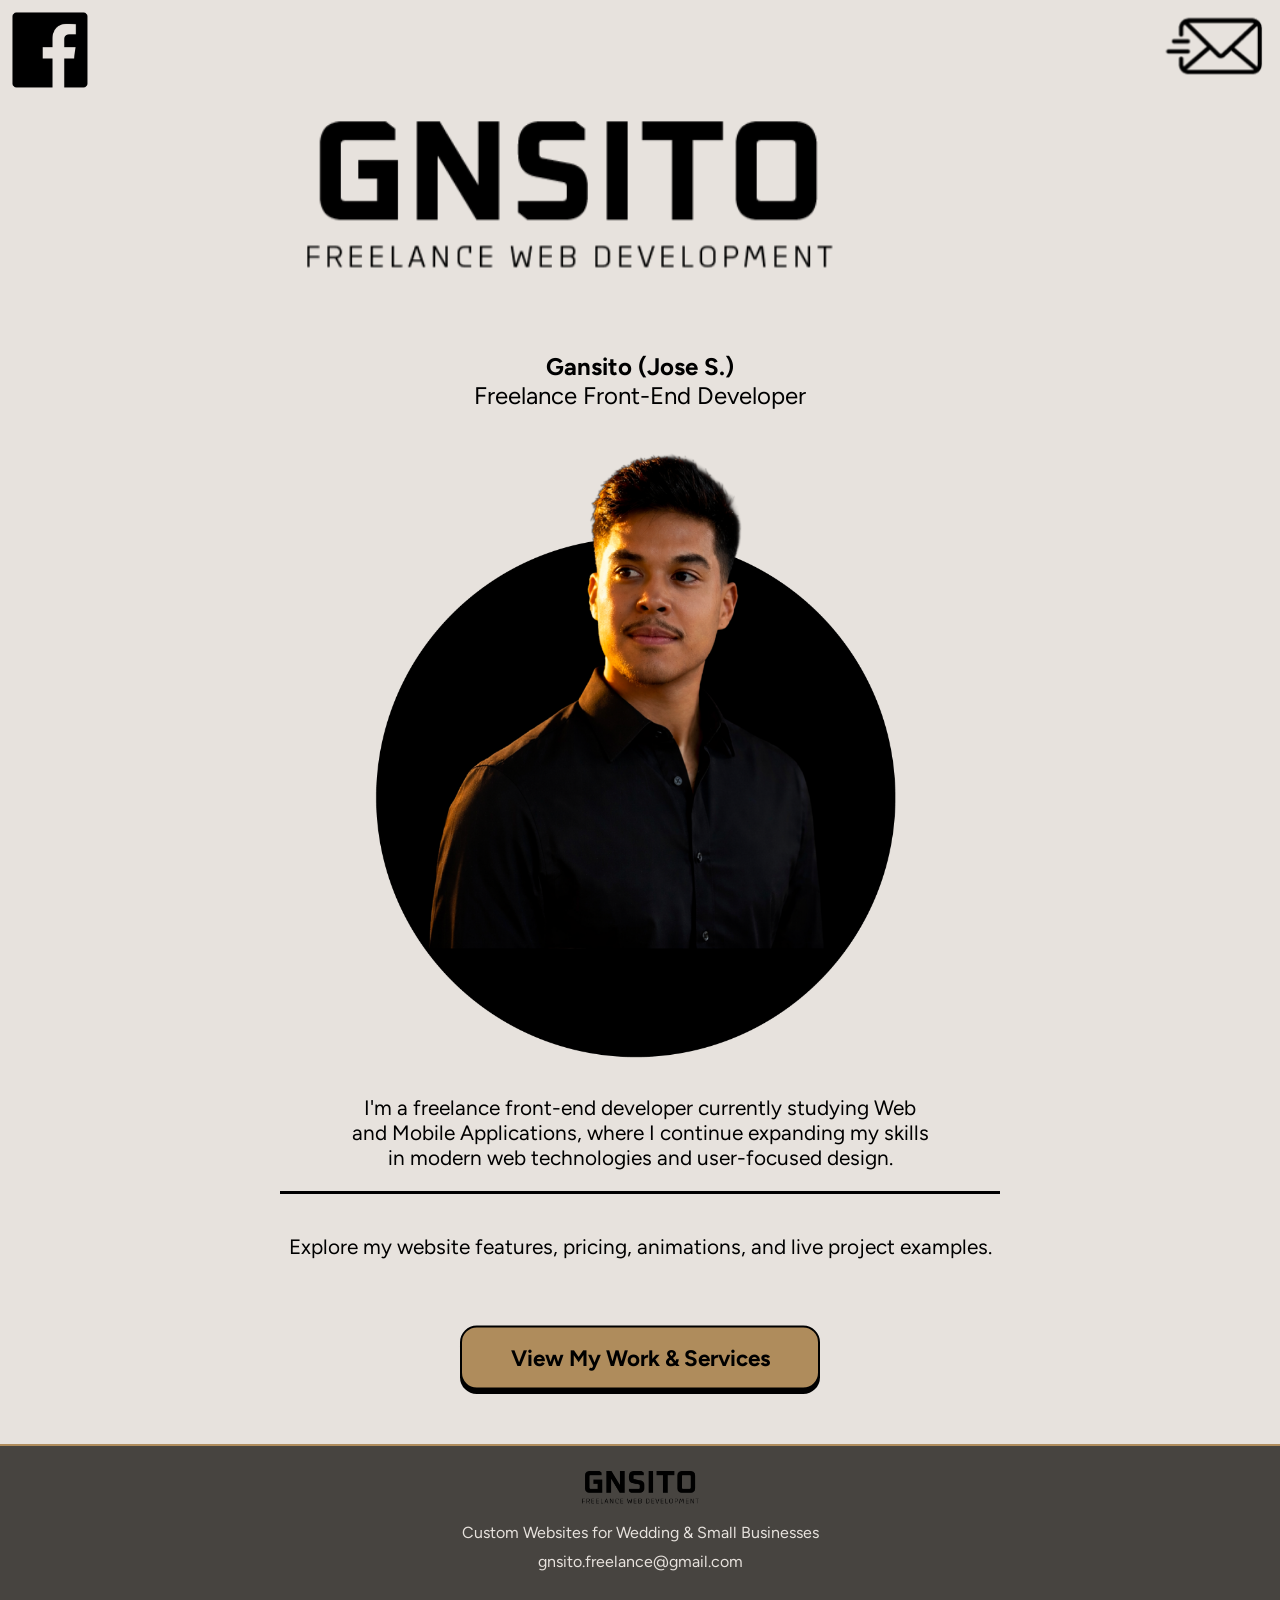
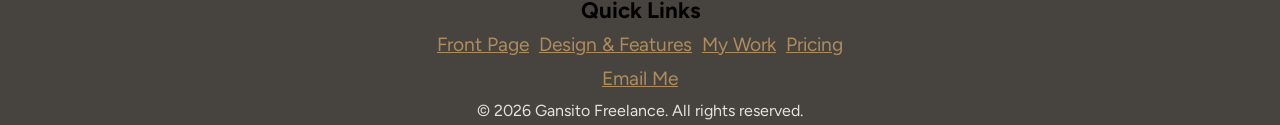
==== index.html @ 959fe0f2 "Initialize" ====
<!DOCTYPE html>
<html lang="en">
<head>
    <!--
        GNSITO Freelance Web Dev Home Page

        Author: Jose Sanchez
        Date: 2/12/2026

        Filename: index.html
    -->

    <title>GNSITO Freelance Web Development</title>
    <meta charset="utf-8">
    <meta name="viewport" content="width=device-width, initial-scale=1.0">
    <link rel="stylesheet" href="gf_styles1.css">
    <link rel="preconnect" href="https://fonts.googleapis.com">
    <link rel="preconnect" href="https://fonts.gstatic.com" crossorigin>
    <link href="https://fonts.googleapis.com/css2?family=Figtree:ital,wght@0,300..900;1,300..900&display=swap" rel="stylesheet">
    <script src="fade-animation.js" defer></script>
</head>

<body>

    <div class="contact">
        <div class="slide-in-right">
            <a href="https://www.facebook.com/profile.php?id=61586808749252" target="_blank">
                <img src="gallery/fb-icon.png" alt="facebook" class="facebook-icon">
            </a>
        </div>
        <div class="slide-in-left">
            <a onclick="window.location.href='mailto:gnsito.freelance@gmail.com'">
                <img src="gallery/email-icon.png" alt="email" class="email-icon">
            </a>
        </div>
    </div>

    <section class="logo">
        <img src="gallery/logo.png" alt="GNSITO Freelance Web Development">
    </section>

    <section class="profile">
        <div class="intro">
            <h1>
                Gansito (Jose S.)
            </h1>
            <p>
                Freelance Front-End Developer
            </p>
        </div>

        <img src="gallery/profile-pic.png" alt="Profile" class="profile-pic">

        <div class="fade-in">
            <div class="about-me">
                <p>
                    I'm a freelance front-end developer currently studying Web and Mobile
                    Applications, where I continue expanding my skills in modern web 
                    technologies and user-focused design. 
                </p>
            </div>
        </div>
    </section>

    <section class="websites">
        <div class="fade-in">
            <p class="info">
                Explore my website features, pricing, animations, and live project examples.
            </p>
        </div>

        <div class="fade-in">
            <div class="buttons">
                <div class="button">
                    <a href="features.html" class="btn">View My Work & Services</a>
                    <script>
                        /* Script to set delay of button on click */
                        document.querySelector('.btn').addEventListener('click', function(e) {
                            e.preventDefault();
                            const url = this.href;

                            setTimeout(() => {
                                window.location.href = url;
                            }, 500);
                        });
                    </script>

                </div>
            </div>
        </div>
    </section>
    
    <footer>
        <img src="gallery/logo.png" alt="logo" class="foot-logo">
        <p>Custom Websites for Wedding & Small Businesses</p>
        <p>gnsito.freelance@gmail.com</p>
        <section class="links">
            <h3>Quick Links</h3>
            <section class="foot-nav">
                <a href="index.html">Front Page</a>
                <a href="features.html">Design & Features</a>
                <a href="mywork.html">My Work</a>
                <a href="pricing.html">Pricing</a>
            </section>
            <a onclick="window.location.href='mailto:gnsito.freelance@gmail.com'">Email Me</a>
        </section>
        <p>© 2026 Gansito Freelance. All rights reserved.</p>
    </footer>


</body>
</html>
---- gf_styles1.css ----
@charset "utf-8";

/*
    Freelance Home Stylesheet
    Author: Jose Sanchez
    Date: 2/12/2026

    Filename: gf_stylesheet1.css
*/

/* Color Palette */
:root {
    --primary-color: #E7E2DD;
    --secondary-color: #D1C7BD;
    --accent-color: #AF8C5C;
    --footer-color: #474440;
}

/* Font Styles */
.figtree-regular {
  font-family: "Figtree", sans-serif;
  font-optical-sizing: auto;
  font-weight: 300;
  font-style: normal;
}


/* HTML & Body Styles */
html {
    background-color: var(--primary-color);
    height: 100%;
}

body {
    margin: 0;
    padding: 0;
    width: 100%;
    font-family: "Figtree", sans-serif;
}

/* Contact Styles */
.contact {
    display: flex;
    flex-direction: row;
    justify-content: space-between;
    align-content: baseline;
    width: 100%;
}

.facebook-icon {
    display: block;
    width: 3.4rem;
    margin: 0.6rem;
}

.email-icon {
    display: block;
    width: 4rem;
    margin: 1.1rem;
}


/* Logo Styles */
.logo {
    justify-items: center;
    margin-top: 70px;
    margin-bottom: 50px;
    width: 100%;
}

.logo img {
    display: block;
    width: 80%;
}


/* Profile Styles */

.profile {
    display: flex;
    flex-direction: column;
    width: 100%;
    text-align: center;
    justify-items: center;
    margin-bottom: 2rem;
}

.intro h1 {
    margin-bottom: 0;
}

.intro p {
    font-size: 1.5rem;
    margin-top: 0;
}

.about-me {
    font-size: 1.3rem;
    padding: 0px 25px;
}

/* Websites Styles */
.websites {
    display: flex;
    flex-direction: column;
    text-align: center;
    justify-items: center;
    width: 90%;
    margin: 0 auto;
    border-top: 3px solid black;
    padding-bottom: 50px;
}

.info {
    margin-top: 40px;
    font-size: 1.3rem;
}

/* Button Styles */
.buttons {
    margin-top: 10px;
}

.button {
    border-radius: 0.75em;
    background-color: #000000;
    border: 1px solid #000000;
    font-size: 1.4rem;
    font-weight: bold;
    border: none;
    cursor: pointer;
}

.btn {
    display: block;
    text-decoration: none;
    box-sizing: border-box;
    border: 2px solid black;
    border-radius: 0.75em;
    padding: 0.75em 1.5em;
    background: var(--accent-color);
    color: black;
    transform: translateY(-0.2em);
    transition: transform 0.1s ease;
}

.button:hover .btn {
    /* Pull the button upwards when hovered */
    transform: translateY(-0.33em);
}

.button:active .btn {
    /* Push the button downwards when pressed */
    transform: translateY(0);
}

.explore {
    margin-top: 2rem;
}



/* Slide In Animation */
/* from right to left */
.slide-in-left {
    opacity: 0;
    transform: translateX(50px);
    animation: slideIn 1.3s ease forwards;
}
/* From left to right*/
.slide-in-right {
    opacity: 0;
    transform: translateX(-50px);
    animation: slideIn 1.3s ease forwards;
}
/* From top to bottom */
.logo {
    opacity: 0;
    transform: translateY(-50px);
    animation: slideIn 1.3s ease forwards;
}

.intro {
    opacity: 0;
    transform: translateX(50px);
    animation: slideIn 1.3s ease forwards;
}

/* From bottom to top */
.profile-pic {
    opacity: 0;
    transform: translateY(50px);
    animation: slideIn 1s ease forwards;
}

@keyframes slideIn {
    to {
        opacity: 1;
        transform: translateX(0);
    }
}



/* Fade-in Animation on Scroll*/
.fade-in {
    opacity: 0;
    transform: translateY(50px);
    transition: opacity 1.3s ease, transform 1.3s ease;
}

.fade-in.show {
    opacity: 1;
    transform: translateY(0);
}


/* Footer Styles */
footer {
    display: flex;
    flex-direction: column;
    background-color: var(--footer-color);
    margin-top: 0;
    text-align: center;
    border-top: 2px solid var(--accent-color);
}

footer img {
    width: 100%;
    align-items: center;
    margin: 0 auto;
}

.foot-logo {
    display: block;
    width: 8rem;
    padding-top: 20px;
}

footer p {
    margin: 5px;
    font-size: 0.9rem;
    color: var(--primary-color);
}

.links {
    display: flex;
    flex-direction: column;
    line-height: 1.5rem;
}

.foot-nav {
    display: flex;
    flex-direction: row;
    flex-wrap: wrap;
    width: 60%;
    margin: 0 auto;
    text-align: center;
    justify-content: center;
}

.links a {
    text-decoration: underline var(--accent-color);
    color: var(--accent-color);
    padding: 5px;
}

.links h3 {
    margin-bottom: 5px;
    text-decoration: none;
}

/* Smaller Phone Screens */
@media (max-width: 380px) {
    .foot-nav {
        width: 70%;
    }

    .button {
        font-size: 1.3rem;
    }
}


/* Desktop Query */
@media (min-width: 1024px) {
    body {
        max-width: 1440px;
        margin: 0 auto;
    }

    /* Contact Styles */
    .facebook-icon {
        width: 5rem;
    }

    .email-icon {
        width: 6rem;
    }


    /* Logo Styles */
    .logo {
        width: 45rem;
        max-width: 50rem;
        margin: 0 auto;
    }

    /* Profile */
    .profile {
        width: 40rem;
        margin: 0 auto;
    }

    .websites {
        width: 45rem;
        margin: 0 auto;
    }

    .buttons {
        width: 50%;
        padding-top: 50px;
        margin: 0 auto;
    }

    /* Footer Styles */
    footer {
        font-size: larger;
    }

    footer p {
        font-size: 1rem;
    }


}
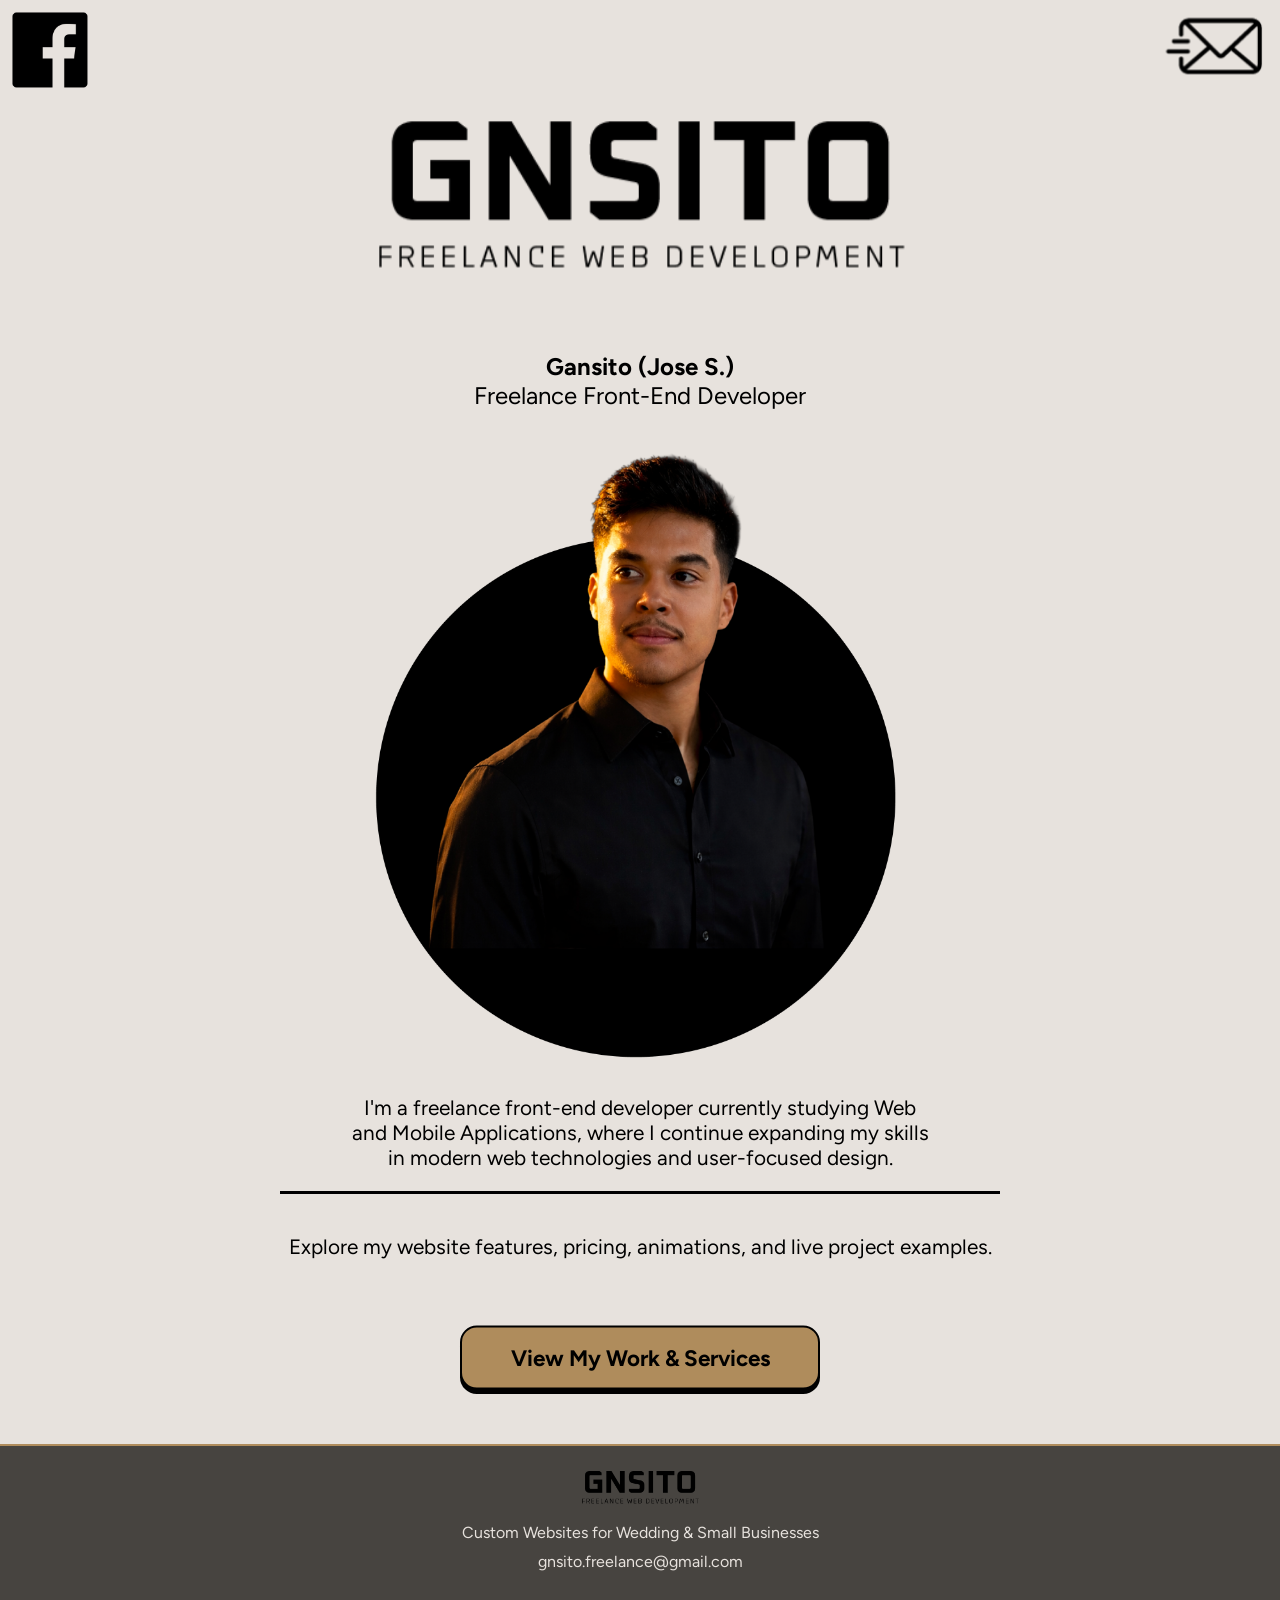
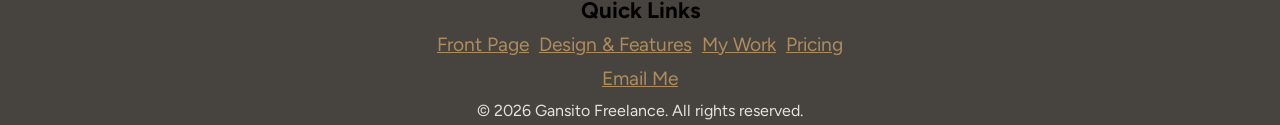
==== commit 21ac2da5: "button fix" ====
--- a/index.html
+++ b/index.html
@@ -74,11 +74,22 @@
                 <div class="button">
                     <a href="features.html" class="btn">View My Work & Services</a>
                     <script>
-                        /* Script to set delay of button on click */
-                        document.querySelector('.btn').addEventListener('click', function(e) {
+                        const button = document.querySelector('.button');
+                        const btn = document.querySelector('.btn');
+
+                        // Handle touch events for mobile
+                        button.addEventListener('touchstart', function() {
+                            button.classList.add('pressed');
+                        }, { passive: true });
+
+                        button.addEventListener('touchend', function() {
+                            button.classList.remove('pressed');
+                        });
+
+                        // Handle navigation with delay
+                        btn.addEventListener('click', function(e) {
                             e.preventDefault();
                             const url = this.href;
-
                             setTimeout(() => {
                                 window.location.href = url;
                             }, 500);
--- a/gf_styles1.css
+++ b/gf_styles1.css
@@ -62,7 +62,8 @@
 
 /* Logo Styles */
 .logo {
-    justify-items: center;
+    display: flex;
+    justify-content: center;
     margin-top: 70px;
     margin-bottom: 50px;
     width: 100%;
@@ -72,6 +73,8 @@
     display: block;
     width: 80%;
 }
+
+
 
 
 /* Profile Styles */
@@ -144,13 +147,14 @@
     transition: transform 0.1s ease;
 }
 
-.button:hover .btn {
-    /* Pull the button upwards when hovered */
-    transform: translateY(-0.33em);
-}
 
 .button:active .btn {
     /* Push the button downwards when pressed */
+    transform: translateY(0);
+}
+
+.button:active .btn,
+.button.pressed .btn {
     transform: translateY(0);
 }
 
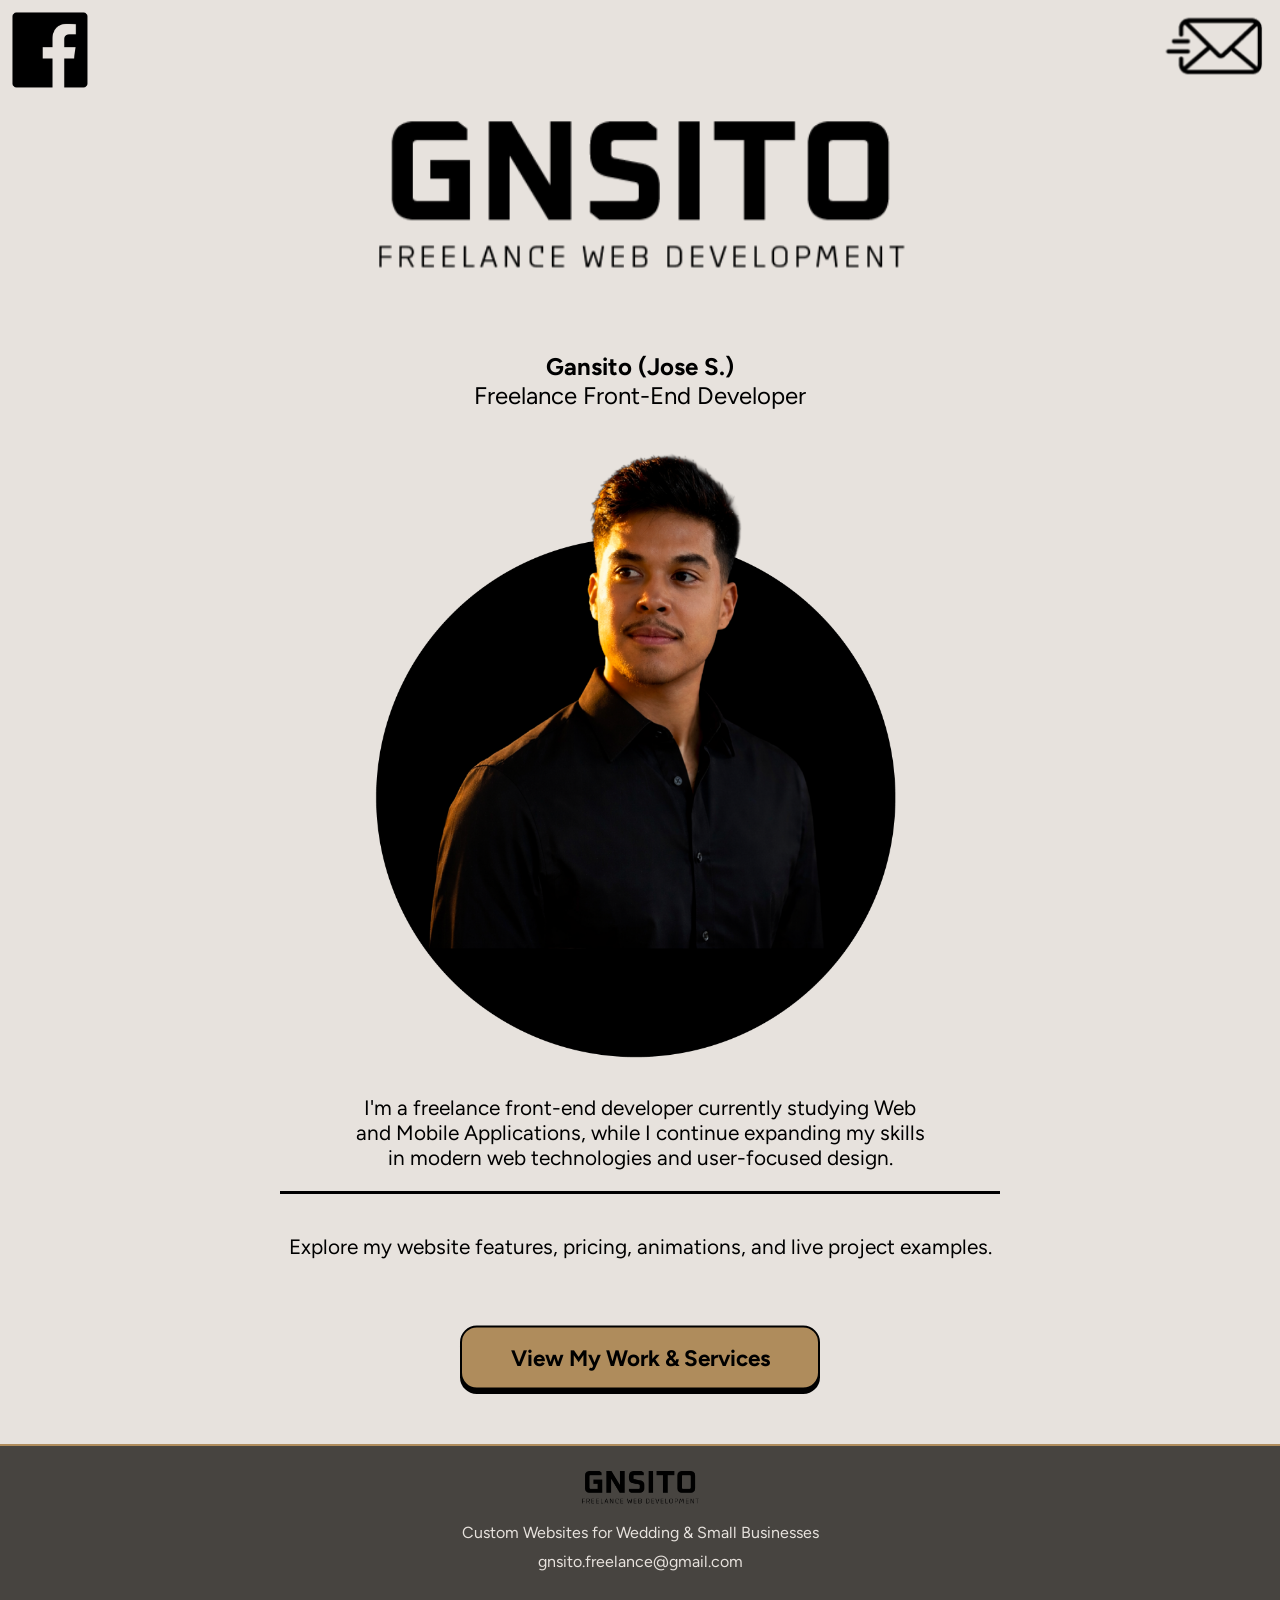
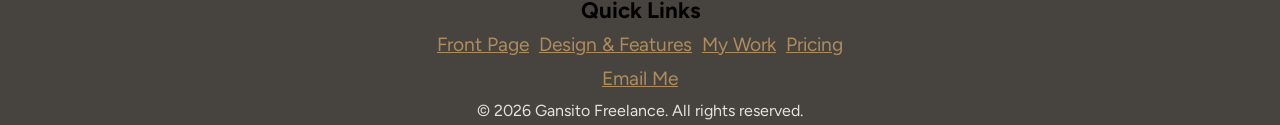
==== commit 002f43a5: "intro text change" ====
--- a/index.html
+++ b/index.html
@@ -55,7 +55,7 @@
             <div class="about-me">
                 <p>
                     I'm a freelance front-end developer currently studying Web and Mobile
-                    Applications, where I continue expanding my skills in modern web 
+                    Applications, while I continue expanding my skills in modern web 
                     technologies and user-focused design. 
                 </p>
             </div>
--- a/gf_styles1.css
+++ b/gf_styles1.css
@@ -147,12 +147,6 @@
     transition: transform 0.1s ease;
 }
 
-
-.button:active .btn {
-    /* Push the button downwards when pressed */
-    transform: translateY(0);
-}
-
 .button:active .btn,
 .button.pressed .btn {
     transform: translateY(0);
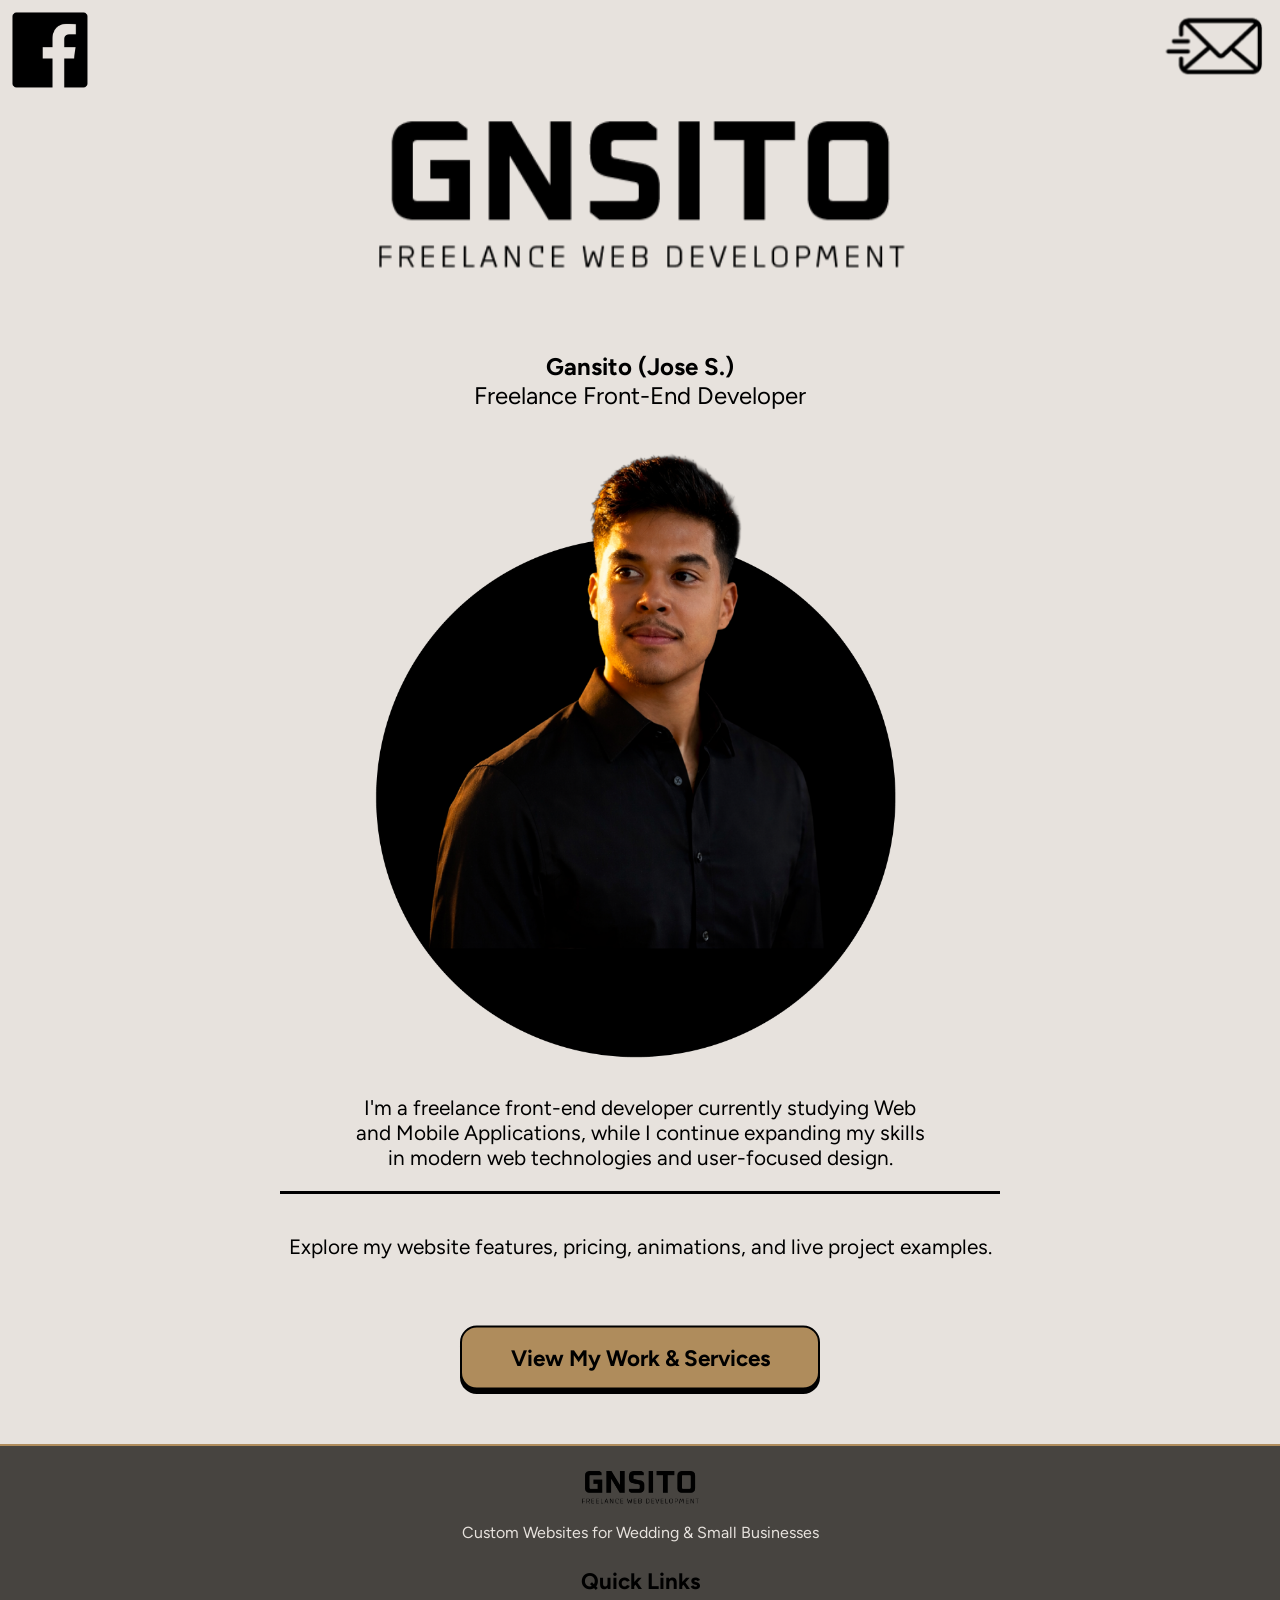
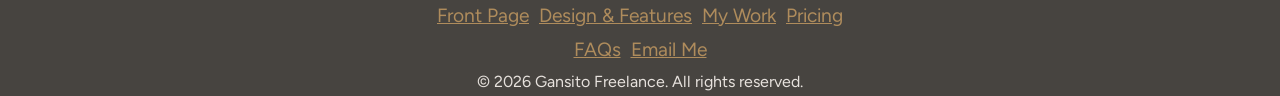
==== commit 73eae6cf: "New page added" ====
--- a/index.html
+++ b/index.html
@@ -104,7 +104,6 @@
     <footer>
         <img src="gallery/logo.png" alt="logo" class="foot-logo">
         <p>Custom Websites for Wedding & Small Businesses</p>
-        <p>gnsito.freelance@gmail.com</p>
         <section class="links">
             <h3>Quick Links</h3>
             <section class="foot-nav">
@@ -113,7 +112,10 @@
                 <a href="mywork.html">My Work</a>
                 <a href="pricing.html">Pricing</a>
             </section>
-            <a onclick="window.location.href='mailto:gnsito.freelance@gmail.com'">Email Me</a>
+            <div class="foot-nav">
+                <a href="faq.html">FAQs</a>
+                <a onclick="window.location.href='mailto:gnsito.freelance@gmail.com'">Email Me</a>
+            </div>
         </section>
         <p>© 2026 Gansito Freelance. All rights reserved.</p>
     </footer>
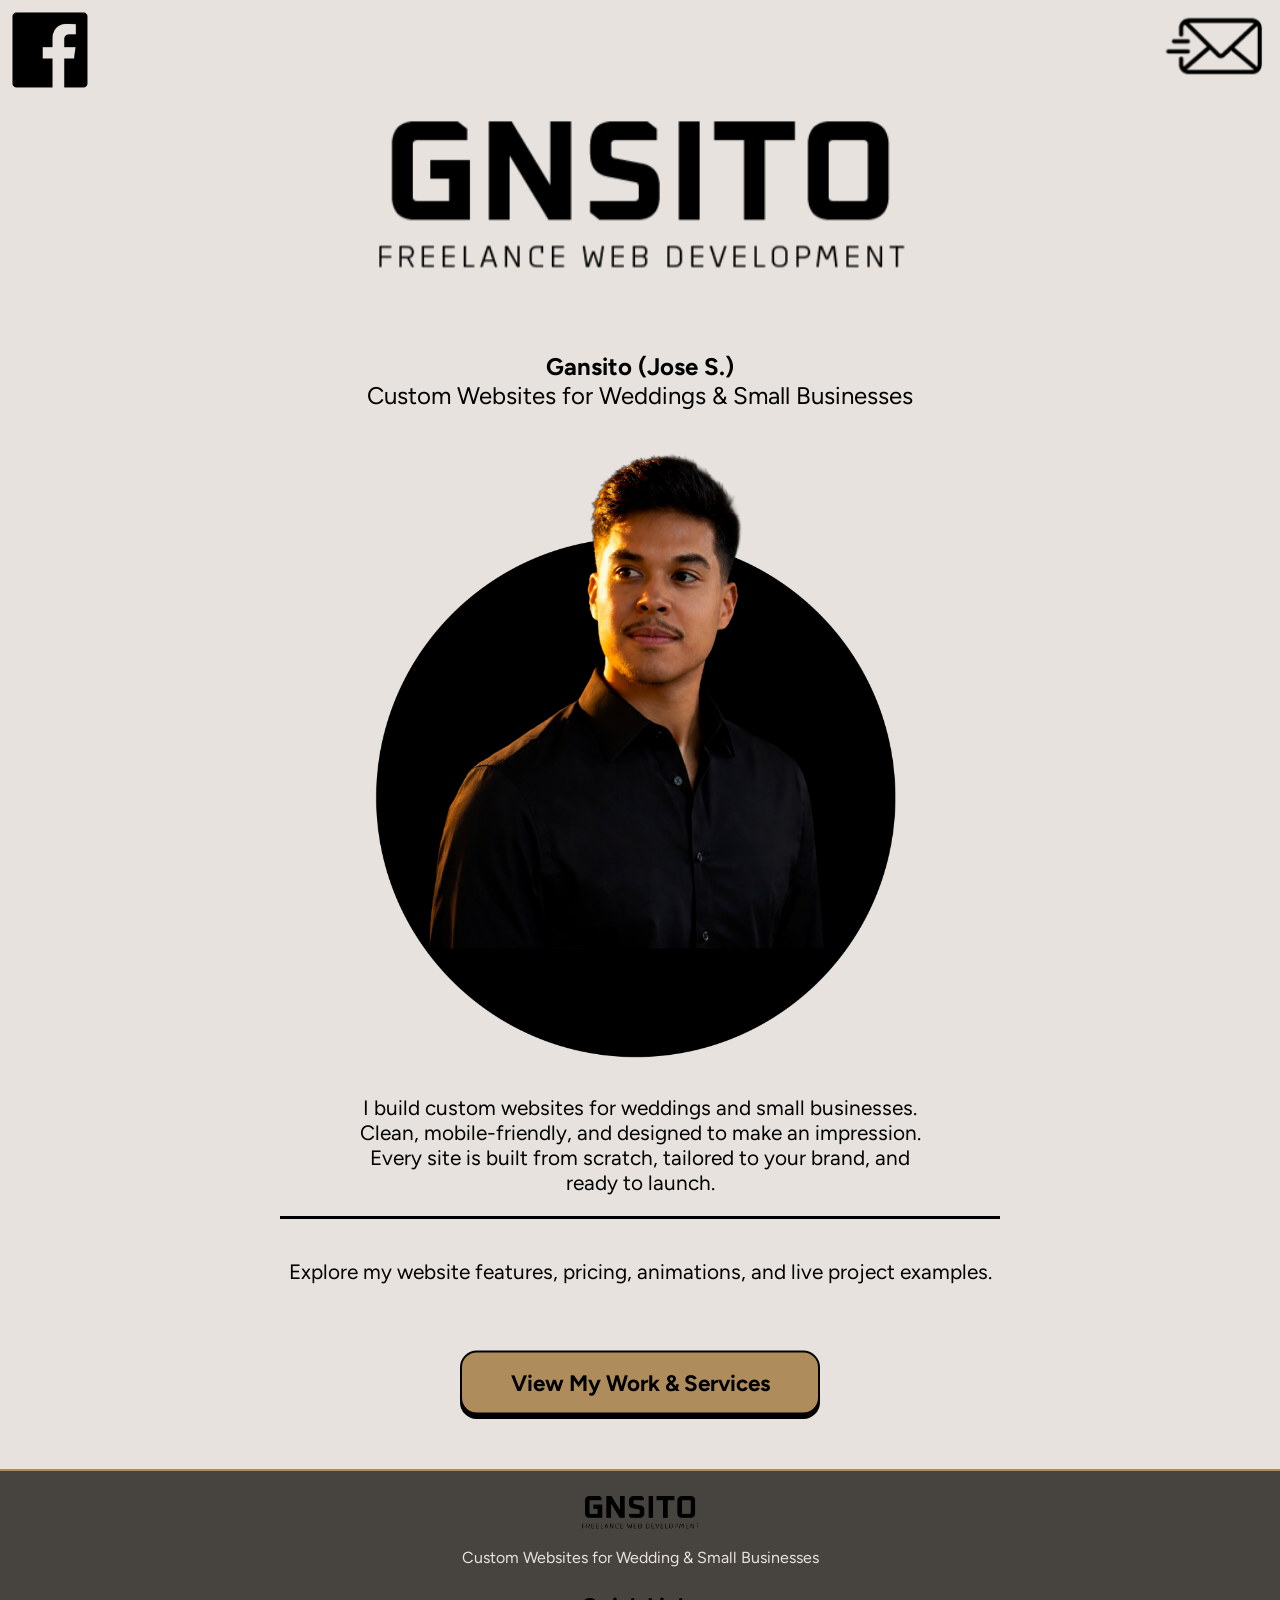
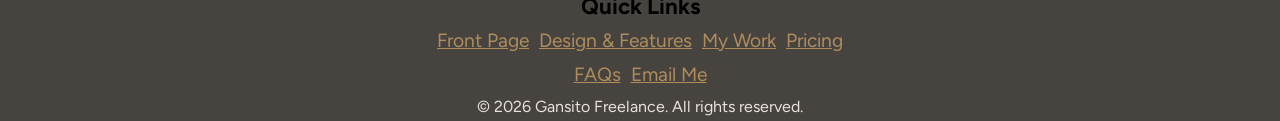
==== commit 2d90e83a: "new features" ====
--- a/index.html
+++ b/index.html
@@ -13,6 +13,19 @@
     <title>GNSITO Freelance Web Development</title>
     <meta charset="utf-8">
     <meta name="viewport" content="width=device-width, initial-scale=1.0">
+    <meta name="description" content="Custom website design for weddings and small businesses by GNSITO Freelance — modern, mobile-friendly sites built from scratch.">
+    <link rel="icon" type="image/png" href="gallery/logo.png">
+    <meta property="og:title" content="GNSITO Freelance Web Development">
+    <meta property="og:description" content="Custom website design for weddings and small businesses by GNSITO Freelance — modern, mobile-friendly sites built from scratch.">
+    <meta property="og:type" content="website">
+    <meta property="og:url" content="https://gnsitofreelance.com/">
+    <meta property="og:image" content="https://gnsitofreelance.com/gallery/logo.png">
+    <meta property="og:site_name" content="GNSITO Freelance">
+    <meta name="twitter:card" content="summary">
+    <meta name="twitter:title" content="GNSITO Freelance Web Development">
+    <meta name="twitter:description" content="Custom website design for weddings and small businesses by GNSITO Freelance — modern, mobile-friendly sites built from scratch.">
+    <meta name="twitter:image" content="https://gnsitofreelance.com/gallery/logo.png">
+    <link rel="stylesheet" href="base.css">
     <link rel="stylesheet" href="gf_styles1.css">
     <link rel="preconnect" href="https://fonts.googleapis.com">
     <link rel="preconnect" href="https://fonts.gstatic.com" crossorigin>
@@ -45,7 +58,7 @@
                 Gansito (Jose S.)
             </h1>
             <p>
-                Freelance Front-End Developer
+                Custom Websites for Weddings & Small Businesses
             </p>
         </div>
 
@@ -54,9 +67,9 @@
         <div class="fade-in">
             <div class="about-me">
                 <p>
-                    I'm a freelance front-end developer currently studying Web and Mobile
-                    Applications, while I continue expanding my skills in modern web 
-                    technologies and user-focused design. 
+                    I build custom websites for weddings and small businesses. Clean,
+                    mobile-friendly, and designed to make an impression. Every site is
+                    built from scratch, tailored to your brand, and ready to launch.
                 </p>
             </div>
         </div>
@@ -71,31 +84,8 @@
 
         <div class="fade-in">
             <div class="buttons">
-                <div class="button">
+                <div class="button" id="home-cta">
                     <a href="features.html" class="btn">View My Work & Services</a>
-                    <script>
-                        const button = document.querySelector('.button');
-                        const btn = document.querySelector('.btn');
-
-                        // Handle touch events for mobile
-                        button.addEventListener('touchstart', function() {
-                            button.classList.add('pressed');
-                        }, { passive: true });
-
-                        button.addEventListener('touchend', function() {
-                            button.classList.remove('pressed');
-                        });
-
-                        // Handle navigation with delay
-                        btn.addEventListener('click', function(e) {
-                            e.preventDefault();
-                            const url = this.href;
-                            setTimeout(() => {
-                                window.location.href = url;
-                            }, 500);
-                        });
-                    </script>
-
                 </div>
             </div>
         </div>
--- a/base.css
+++ b/base.css
@@ -0,0 +1,92 @@
+@charset "utf-8";
+
+/*
+    GNSITO Freelance Shared Base Stylesheet
+    Rules common to every page: color palette, font helper,
+    footer, and slide-in keyframes.
+
+    Filename: base.css
+*/
+
+/* Color Palette */
+:root {
+    --primary-color: #E7E2DD;
+    --secondary-color: #D1C7BD;
+    --accent-color: #AF8C5C;
+    --footer-color: #474440;
+}
+
+/* Font Styles */
+.figtree-regular {
+  font-family: "Figtree", sans-serif;
+  font-optical-sizing: auto;
+  font-weight: 300;
+  font-style: normal;
+}
+
+@keyframes slideIn {
+    to {
+        opacity: 1;
+        transform: translateX(0);
+    }
+}
+
+/* Logo Link */
+.logo a {
+    display: contents;
+}
+
+/* Footer Styles */
+footer {
+    display: flex;
+    flex-direction: column;
+    background-color: var(--footer-color);
+    margin-top: 0;
+    text-align: center;
+    border-top: 2px solid var(--accent-color);
+}
+
+footer img {
+    width: 100%;
+    align-items: center;
+    margin: 0 auto;
+}
+
+.foot-logo {
+    display: block;
+    width: 8rem;
+    padding-top: 20px;
+}
+
+footer p {
+    margin: 5px;
+    font-size: 0.9rem;
+    color: var(--primary-color);
+}
+
+.links {
+    display: flex;
+    flex-direction: column;
+    line-height: 1.5rem;
+}
+
+.foot-nav {
+    display: flex;
+    flex-direction: row;
+    flex-wrap: wrap;
+    width: 60%;
+    margin: 0 auto;
+    text-align: center;
+    justify-content: center;
+}
+
+.links a {
+    text-decoration: underline var(--accent-color);
+    color: var(--accent-color);
+    padding: 5px;
+}
+
+.links h3 {
+    margin-bottom: 5px;
+    text-decoration: none;
+}
--- a/gf_styles1.css
+++ b/gf_styles1.css
@@ -1,4 +1,4 @@
-@charset "utf-8";
+﻿@charset "utf-8";
 
 /*
     Freelance Home Stylesheet
@@ -8,23 +8,6 @@
     Filename: gf_stylesheet1.css
 */
 
-/* Color Palette */
-:root {
-    --primary-color: #E7E2DD;
-    --secondary-color: #D1C7BD;
-    --accent-color: #AF8C5C;
-    --footer-color: #474440;
-}
-
-/* Font Styles */
-.figtree-regular {
-  font-family: "Figtree", sans-serif;
-  font-optical-sizing: auto;
-  font-weight: 300;
-  font-style: normal;
-}
-
-
 /* HTML & Body Styles */
 html {
     background-color: var(--primary-color);
@@ -59,7 +42,6 @@
     margin: 1.1rem;
 }
 
-
 /* Logo Styles */
 .logo {
     display: flex;
@@ -73,9 +55,6 @@
     display: block;
     width: 80%;
 }
-
-
-
 
 /* Profile Styles */
 
@@ -156,8 +135,6 @@
     margin-top: 2rem;
 }
 
-
-
 /* Slide In Animation */
 /* from right to left */
 .slide-in-left {
@@ -191,15 +168,6 @@
     animation: slideIn 1s ease forwards;
 }
 
-@keyframes slideIn {
-    to {
-        opacity: 1;
-        transform: translateX(0);
-    }
-}
-
-
-
 /* Fade-in Animation on Scroll*/
 .fade-in {
     opacity: 0;
@@ -210,62 +178,6 @@
 .fade-in.show {
     opacity: 1;
     transform: translateY(0);
-}
-
-
-/* Footer Styles */
-footer {
-    display: flex;
-    flex-direction: column;
-    background-color: var(--footer-color);
-    margin-top: 0;
-    text-align: center;
-    border-top: 2px solid var(--accent-color);
-}
-
-footer img {
-    width: 100%;
-    align-items: center;
-    margin: 0 auto;
-}
-
-.foot-logo {
-    display: block;
-    width: 8rem;
-    padding-top: 20px;
-}
-
-footer p {
-    margin: 5px;
-    font-size: 0.9rem;
-    color: var(--primary-color);
-}
-
-.links {
-    display: flex;
-    flex-direction: column;
-    line-height: 1.5rem;
-}
-
-.foot-nav {
-    display: flex;
-    flex-direction: row;
-    flex-wrap: wrap;
-    width: 60%;
-    margin: 0 auto;
-    text-align: center;
-    justify-content: center;
-}
-
-.links a {
-    text-decoration: underline var(--accent-color);
-    color: var(--accent-color);
-    padding: 5px;
-}
-
-.links h3 {
-    margin-bottom: 5px;
-    text-decoration: none;
 }
 
 /* Smaller Phone Screens */
@@ -279,7 +191,6 @@
     }
 }
 
-
 /* Desktop Query */
 @media (min-width: 1024px) {
     body {
@@ -296,7 +207,6 @@
         width: 6rem;
     }
 
-
     /* Logo Styles */
     .logo {
         width: 45rem;
@@ -330,5 +240,4 @@
         font-size: 1rem;
     }
 
-
 }
